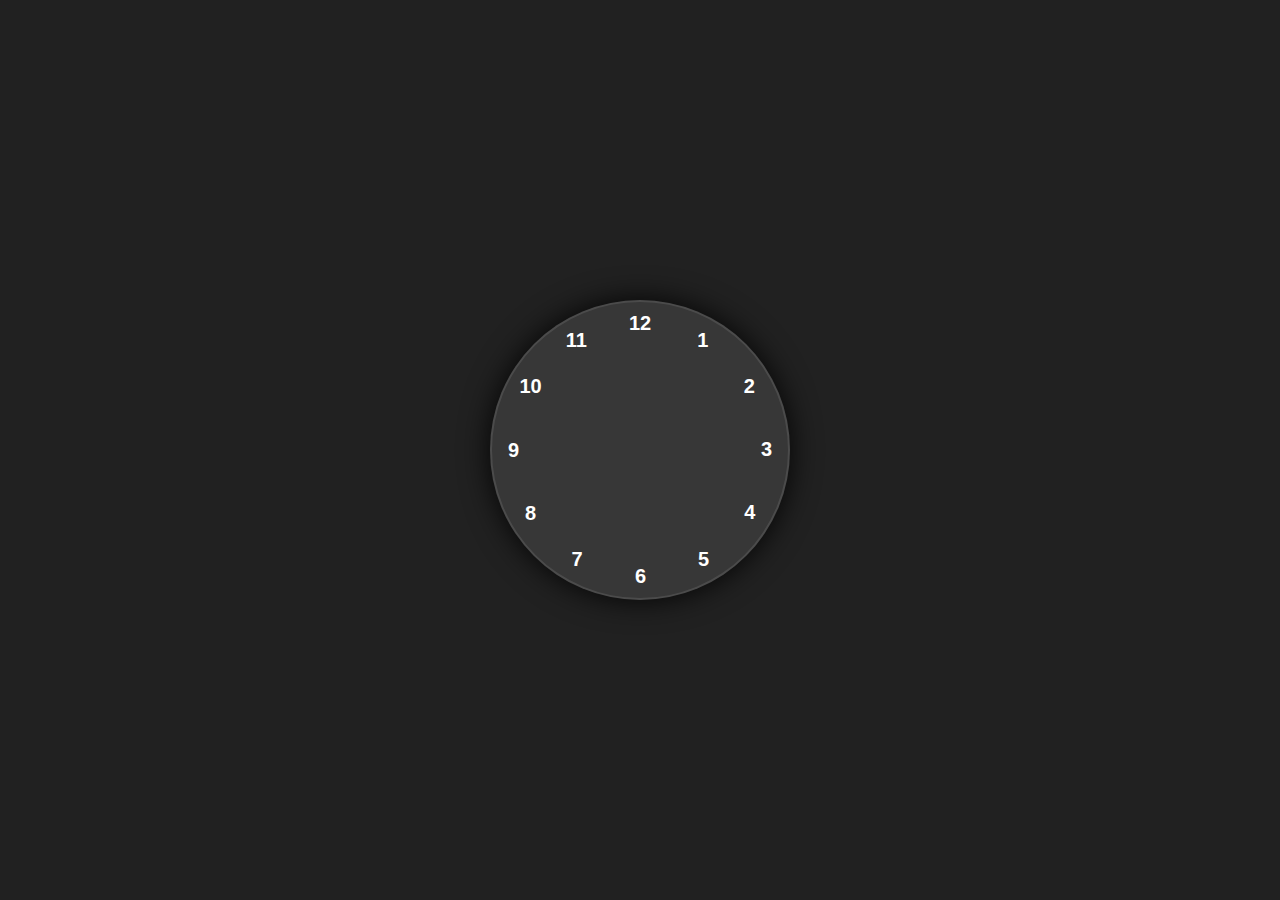
==== Analog Clock/index.html @ d28872d5 "code" ====
<!DOCTYPE html>
<html lang="en">
<head>
    <meta charset="UTF-8">
    <meta name="viewport" content="width=device-width, initial-scale=1.0">
    <title>Analog Clock</title>
    <link rel="stylesheet" href="style.css">
</head>
<body>
    <div class="container">
        <div class="clock">
            <span style="--i:1"><b>1</b></span>
            <span style="--i:2"><b>2</b></span>
            <span style="--i:3"><b>3</b></span>
            <span style="--i:4"><b>4</b></span>
            <span style="--i:5"><b>5</b></span>
            <span style="--i:6"><b>6</b></span>
            <span style="--i:7"><b>7</b></span>
            <span style="--i:8"><b>8</b></span>
            <span style="--i:9"><b>9</b></span>
            <span style="--i:10"><b>10</b></span>
            <span style="--i:11"><b>11</b></span>
            <span style="--i:12"><b>12</b></span>
        </div>
    </div>

    <script src="script.js"></script>
</body>
</html>
---- Analog Clock/style.css ----
*{
    margin: 0;
    padding: 0;
    box-sizing: border-box;
    font-family: sans-serif;
    color: #ffffff;
}
body{
    display: flex;
    justify-content: center;
    align-items: center;
    min-height: 100vh;
    background-color: #212121;
}
.container{
    position: relative;
}
.clock{
    width: 300px;
    height: 300px;
    border-radius: 50%;
    background-color: rgba(255, 255, 255, 0.1);
    border: 2px solid rgba(255, 255, 255, 0.1);
    box-shadow: 0px 0px 30px rgba(0, 0, 0, 0.9);
}
.clock span{
    position: absolute;
    transform: rotate(calc(30deg * var(--i)));
    inset: 12px;
    text-align: center;
}
.clock span b{
    transform: rotate(calc(-30deg * var(--i)));
    display: inline-block;
    font-size: 20px;
}
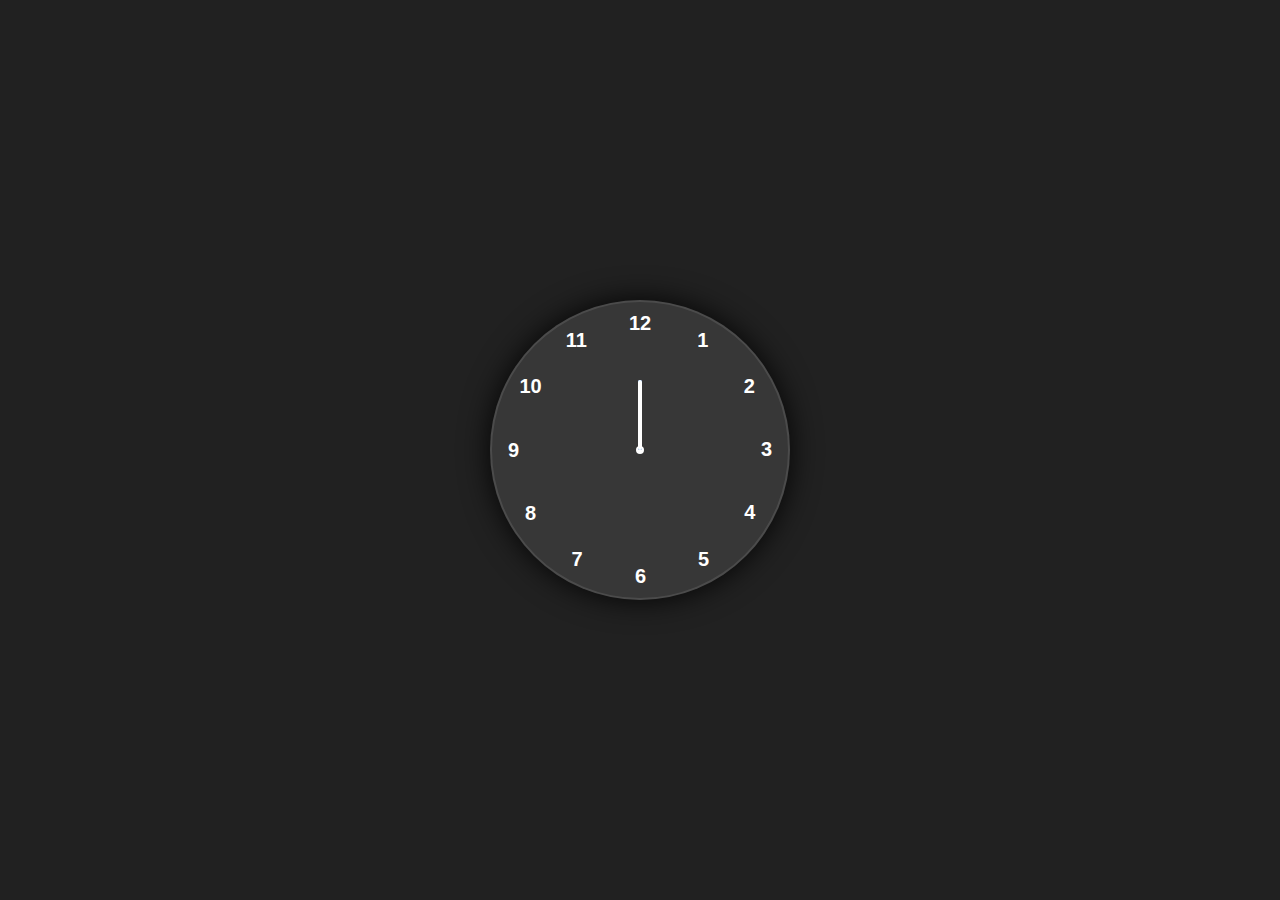
==== commit 3cdcf791: "code" ====
--- a/Analog Clock/index.html
+++ b/Analog Clock/index.html
@@ -9,6 +9,12 @@
 <body>
     <div class="container">
         <div class="clock">
+
+            <div style="--clr:#ff3d58;" id="hour" class="hand"><i></i></div>
+            <div style="--clr:#00a6ff;" id="min" class="hand"><i></i></div>
+            <div style="--clr:#ffffff;" id="sec" class="hand"><i></i></div>
+
+
             <span style="--i:1"><b>1</b></span>
             <span style="--i:2"><b>2</b></span>
             <span style="--i:3"><b>3</b></span>
--- a/Analog Clock/style.css
+++ b/Analog Clock/style.css
@@ -22,6 +22,9 @@
     background-color: rgba(255, 255, 255, 0.1);
     border: 2px solid rgba(255, 255, 255, 0.1);
     box-shadow: 0px 0px 30px rgba(0, 0, 0, 0.9);
+    display: flex;
+    justify-content: center;
+    align-items: center;
 }
 .clock span{
     position: absolute;
@@ -33,4 +36,25 @@
     transform: rotate(calc(-30deg * var(--i)));
     display: inline-block;
     font-size: 20px;
+}
+.clock::before{
+    content: '';
+    position: absolute;
+    width: 8px;
+    height: 8px;
+    border-radius: 50%;
+    background-color: #ffffff;
+}
+.hand{
+    position: absolute;
+    display: flex;
+    justify-content: center;
+    align-items: flex-end;
+}
+.hand i{
+    position: absolute;
+    background-color: var(--clr);
+    width: 4px;
+    height: 70px;
+    border-radius: 8px;
 }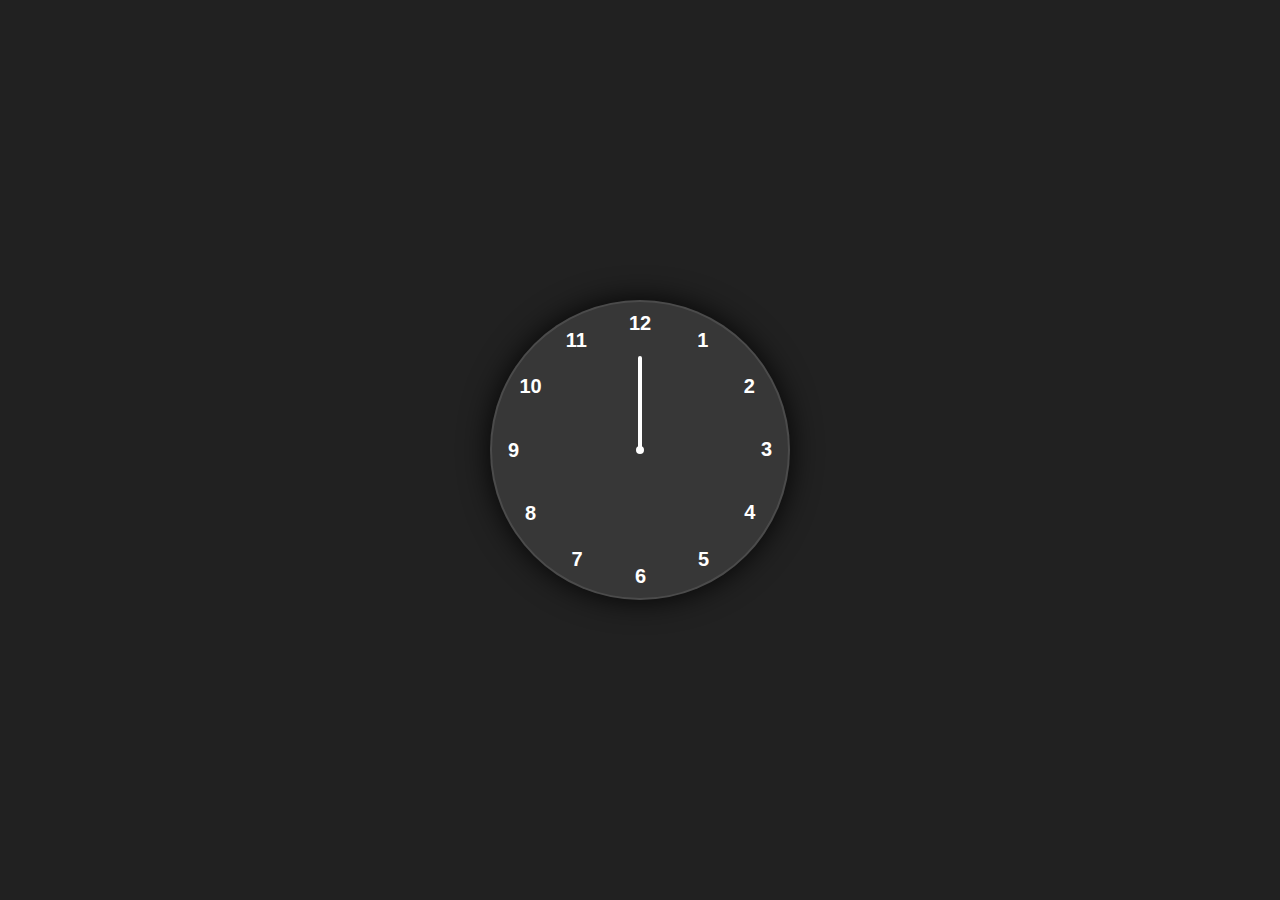
==== commit 77e4e8a9: "code" ====
--- a/Analog Clock/index.html
+++ b/Analog Clock/index.html
@@ -9,10 +9,10 @@
 <body>
     <div class="container">
         <div class="clock">
-
-            <div style="--clr:#ff3d58;" id="hour" class="hand"><i></i></div>
-            <div style="--clr:#00a6ff;" id="min" class="hand"><i></i></div>
-            <div style="--clr:#ffffff;" id="sec" class="hand"><i></i></div>
+            
+            <div style="--clr:#ff3d58; --h:74px;" id="hour" class="hand"><i></i></div>
+            <div style="--clr:#00a6ff; --h:84px;" id="min" class="hand"><i></i></div>
+            <div style="--clr:#ffffff; --h:94px;" id="sec" class="hand"><i></i></div>
 
 
             <span style="--i:1"><b>1</b></span>
--- a/Analog Clock/style.css
+++ b/Analog Clock/style.css
@@ -44,6 +44,7 @@
     height: 8px;
     border-radius: 50%;
     background-color: #ffffff;
+    z-index: 2;
 }
 .hand{
     position: absolute;
@@ -55,6 +56,6 @@
     position: absolute;
     background-color: var(--clr);
     width: 4px;
-    height: 70px;
+    height: var(--h);
     border-radius: 8px;
 }